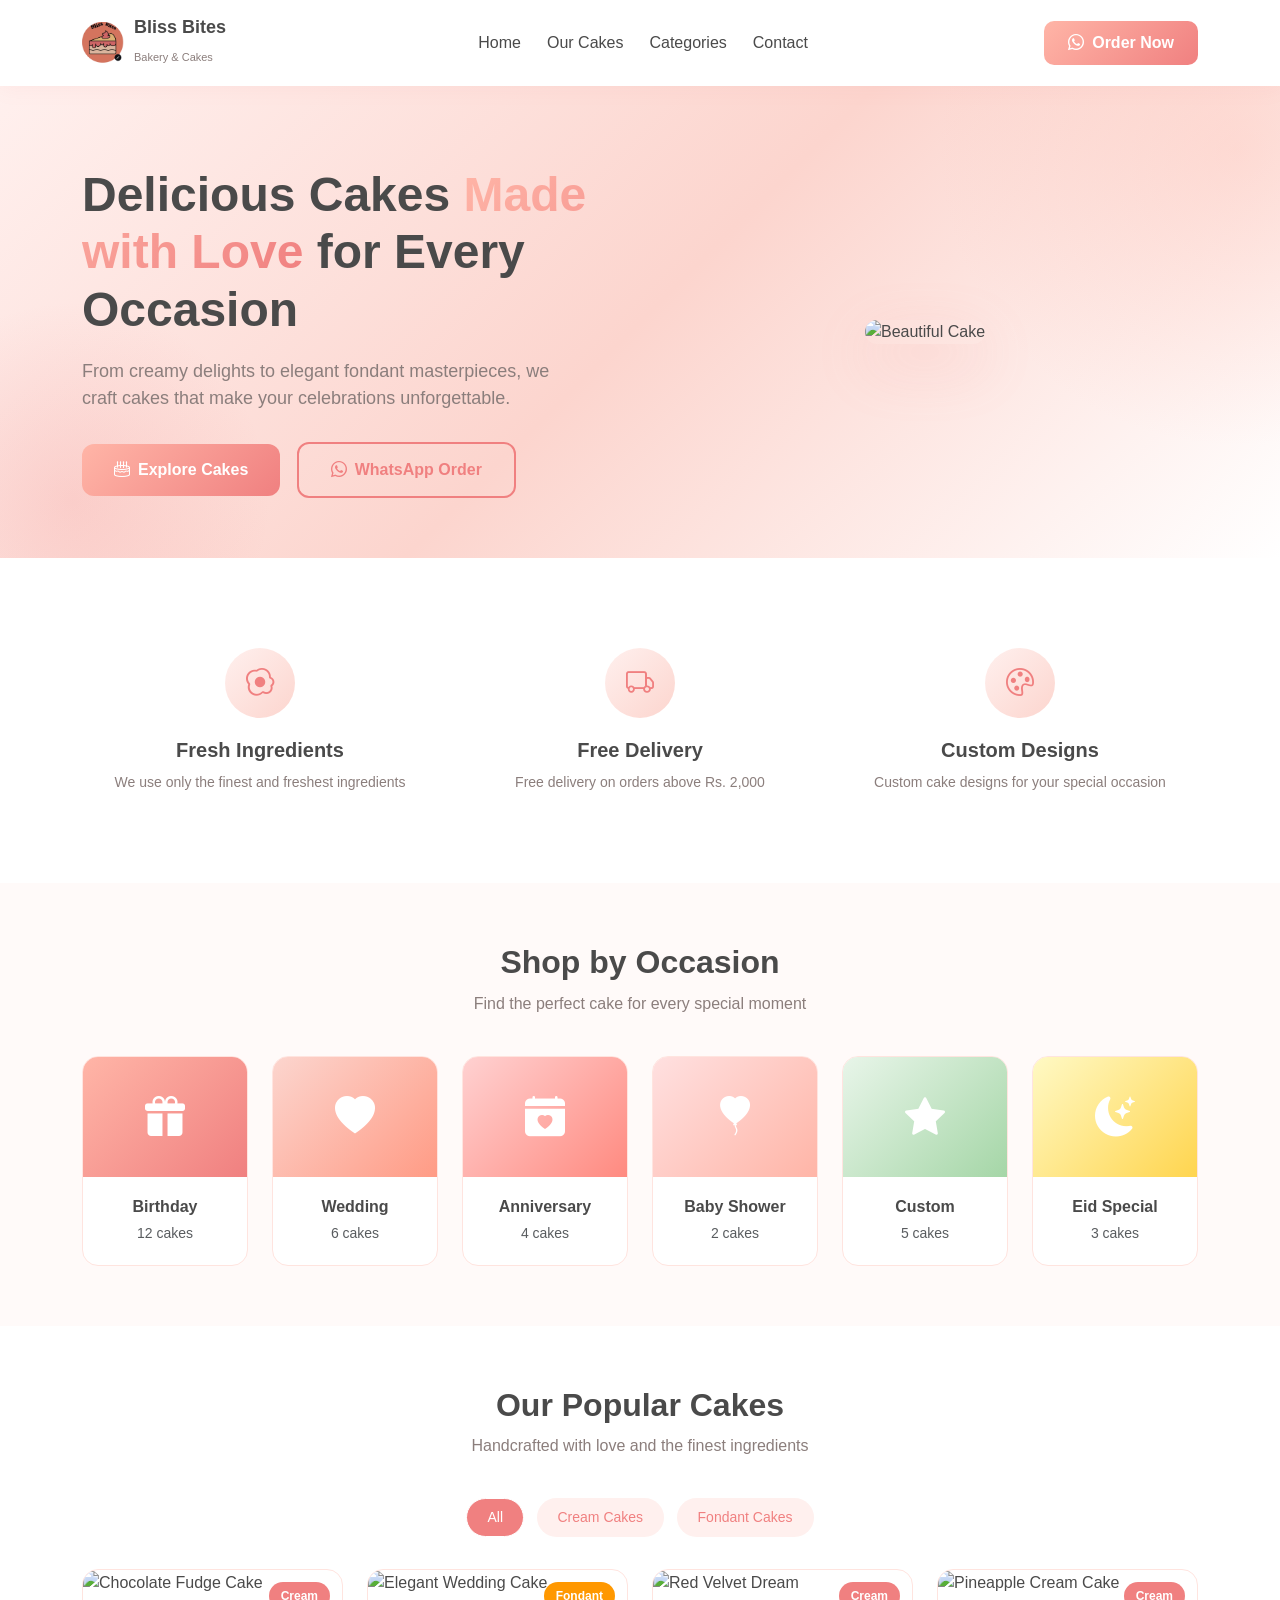
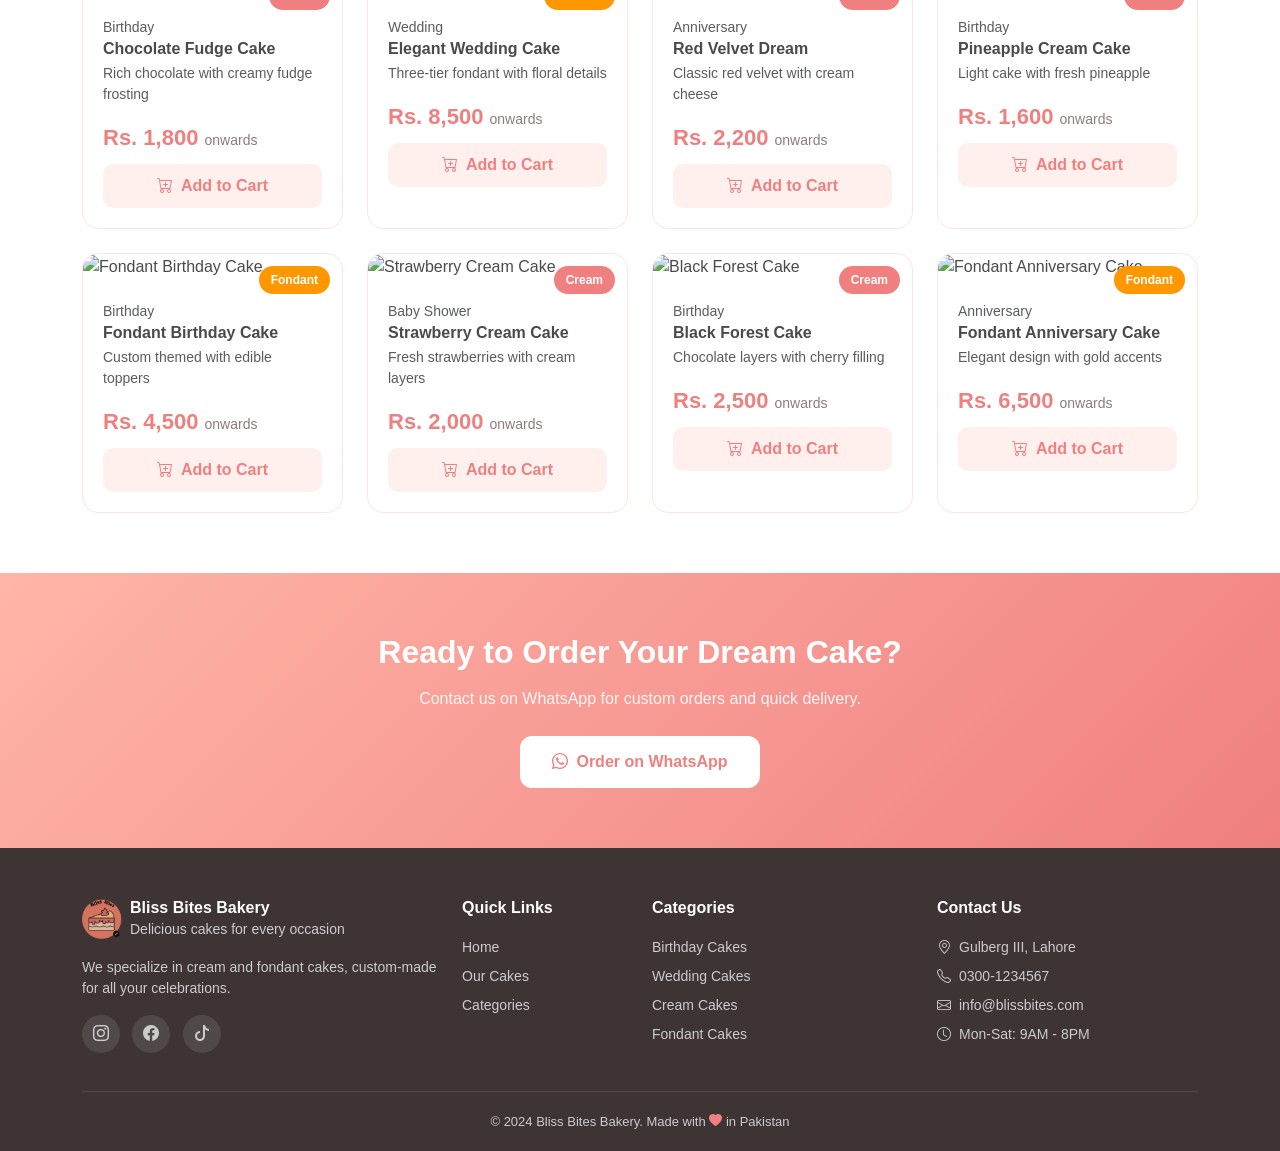
==== index.html @ e2d42d68 "Dashboard UI Complete Stated Front Facing Site index complete" ====
<!doctype html>
<html lang="en">
  <head>
    <meta charset="UTF-8" />
    <meta name="viewport" content="width=device-width, initial-scale=1.0" />
    <title>Bliss Bites Bakery - Delicious Cakes for Every Occasion</title>

    <!-- Bootstrap 5 CSS -->
    <link
      href="https://cdn.jsdelivr.net/npm/bootstrap@5.3.0/dist/css/bootstrap.min.css"
      rel="stylesheet"
    />
    <!-- Bootstrap Icons -->
    <link
      href="https://cdn.jsdelivr.net/npm/bootstrap-icons@1.11.0/font/bootstrap-icons.css"
      rel="stylesheet"
    />
    <!-- Custom CSS -->
    <link rel="stylesheet" href="../assets/css/user.css" />
  </head>
  <body>
    <!-- ============ NAVBAR ============ -->
    <nav class="navbar navbar-expand-lg sticky-top">
      <div class="container">
        <a href="#" class="navbar-brand">
          <div class="logo-icon">
            <img src="../assets/images/logo.webp" alt="Bliss Bites Logo" />
          </div>
          <div class="brand-text">
            <h5>Bliss Bites</h5>
            <small>Bakery & Cakes</small>
          </div>
        </a>

        <button
          class="navbar-toggler border-0"
          type="button"
          data-bs-toggle="collapse"
          data-bs-target="#navbarNav"
        >
          <i
            class="bi bi-list"
            style="font-size: 24px; color: var(--peach-dark)"
          ></i>
        </button>

        <div class="collapse navbar-collapse" id="navbarNav">
          <ul class="navbar-nav mx-auto">
            <li class="nav-item">
              <a class="nav-link active" href="#">Home</a>
            </li>
            <li class="nav-item">
              <a class="nav-link" href="#cakes">Our Cakes</a>
            </li>
            <li class="nav-item">
              <a class="nav-link" href="#categories">Categories</a>
            </li>
            <li class="nav-item">
              <a class="nav-link" href="#contact">Contact</a>
            </li>
          </ul>
          <a href="#" class="btn btn-order">
            <i class="bi bi-whatsapp me-2"></i>Order Now
            <span
              id="cartCount"
              class="badge bg-white text-dark ms-1"
              style="display: none"
              >0</span
            >
          </a>
        </div>
      </div>
    </nav>

    <!-- ============ HERO SECTION ============ -->
    <section class="hero-section">
      <div class="container">
        <div class="row align-items-center">
          <div class="col-lg-6 hero-content">
            <h1>
              Delicious Cakes <span>Made with Love</span> for Every Occasion
            </h1>
            <p>
              From creamy delights to elegant fondant masterpieces, we craft
              cakes that make your celebrations unforgettable.
            </p>
            <div>
              <a href="#cakes" class="btn-hero"
                ><i class="bi bi-cake2 me-2"></i>Explore Cakes</a
              >
              <a href="#" class="btn-outline-hero"
                ><i class="bi bi-whatsapp me-2"></i>WhatsApp Order</a
              >
            </div>
          </div>
          <div class="col-lg-6 hero-image">
            <img
              src="https://images.unsplash.com/photo-1558301211-0d8c8ddee6ec?w=600&h=400&fit=crop"
              alt="Beautiful Cake"
              style="width: 100%; max-width: 500px; border-radius: 20px"
            />
          </div>
        </div>
      </div>
    </section>

    <!-- ============ FEATURES ============ -->
    <section class="features-section">
      <div class="container">
        <div class="row g-4">
          <div class="col-md-4">
            <div class="feature-card">
              <div class="feature-icon"><i class="bi bi-egg-fried"></i></div>
              <h5>Fresh Ingredients</h5>
              <p>We use only the finest and freshest ingredients</p>
            </div>
          </div>
          <div class="col-md-4">
            <div class="feature-card">
              <div class="feature-icon"><i class="bi bi-truck"></i></div>
              <h5>Free Delivery</h5>
              <p>Free delivery on orders above Rs. 2,000</p>
            </div>
          </div>
          <div class="col-md-4">
            <div class="feature-card">
              <div class="feature-icon"><i class="bi bi-palette"></i></div>
              <h5>Custom Designs</h5>
              <p>Custom cake designs for your special occasion</p>
            </div>
          </div>
        </div>
      </div>
    </section>

    <!-- ============ CATEGORIES ============ -->
    <section id="categories" style="padding: 60px 0">
      <div class="container">
        <div class="section-title">
          <h2>Shop by Occasion</h2>
          <p>Find the perfect cake for every special moment</p>
        </div>
        <div class="row g-4" id="categoriesGrid">
          <!-- Categories will be loaded by JS -->
        </div>
      </div>
    </section>

    <!-- ============ CAKES ============ -->
    <section id="cakes" class="cakes-section">
      <div class="container">
        <div class="section-title">
          <h2>Our Popular Cakes</h2>
          <p>Handcrafted with love and the finest ingredients</p>
        </div>

        <div class="text-center mb-4">
          <button
            class="btn btn-sm mx-1 mb-2 filter-btn active"
            style="
              background: var(--peach-dark);
              color: white;
              border-radius: 20px;
              padding: 8px 20px;
            "
            onclick="filterCakes('all', this)"
          >
            All
          </button>
          <button
            class="btn btn-sm mx-1 mb-2 filter-btn"
            style="
              background: var(--peach-pale);
              color: var(--peach-dark);
              border-radius: 20px;
              padding: 8px 20px;
            "
            onclick="filterCakes('cream', this)"
          >
            Cream Cakes
          </button>
          <button
            class="btn btn-sm mx-1 mb-2 filter-btn"
            style="
              background: var(--peach-pale);
              color: var(--peach-dark);
              border-radius: 20px;
              padding: 8px 20px;
            "
            onclick="filterCakes('fondant', this)"
          >
            Fondant Cakes
          </button>
        </div>

        <div class="row g-4" id="cakesContainer">
          <!-- Cakes will be loaded by JS -->
        </div>
      </div>
    </section>

    <!-- ============ CTA ============ -->
    <section class="cta-section">
      <div class="container">
        <h2>Ready to Order Your Dream Cake?</h2>
        <p>Contact us on WhatsApp for custom orders and quick delivery.</p>
        <a href="#" class="btn-cta"
          ><i class="bi bi-whatsapp me-2"></i>Order on WhatsApp</a
        >
      </div>
    </section>

    <!-- ============ FOOTER ============ -->
    <footer class="footer" id="contact">
      <div class="container">
        <div class="row g-4">
          <div class="col-lg-4">
            <div class="d-flex align-items-center gap-2 mb-3">
              <div
                style="
                  width: 40px;
                  height: 40px;
                  border-radius: 10px;
                  overflow: hidden;
                "
              >
                <img
                  src="../assets/images/logo.webp"
                  alt="Logo"
                  style="width: 100%; height: 100%; object-fit: cover"
                />
              </div>
              <div>
                <h6 class="mb-0 text-white">Bliss Bites Bakery</h6>
                <small>Delicious cakes for every occasion</small>
              </div>
            </div>
            <p class="small">
              We specialize in cream and fondant cakes, custom-made for all your
              celebrations.
            </p>
            <div class="social-icons">
              <a href="#"><i class="bi bi-instagram"></i></a>
              <a href="#"><i class="bi bi-facebook"></i></a>
              <a href="#"><i class="bi bi-tiktok"></i></a>
            </div>
          </div>
          <div class="col-lg-2 col-md-4">
            <h6>Quick Links</h6>
            <ul class="list-unstyled small">
              <li class="mb-2"><a href="#">Home</a></li>
              <li class="mb-2"><a href="#cakes">Our Cakes</a></li>
              <li class="mb-2"><a href="#categories">Categories</a></li>
            </ul>
          </div>
          <div class="col-lg-3 col-md-4">
            <h6>Categories</h6>
            <ul class="list-unstyled small">
              <li class="mb-2"><a href="#">Birthday Cakes</a></li>
              <li class="mb-2"><a href="#">Wedding Cakes</a></li>
              <li class="mb-2"><a href="#">Cream Cakes</a></li>
              <li class="mb-2"><a href="#">Fondant Cakes</a></li>
            </ul>
          </div>
          <div class="col-lg-3 col-md-4">
            <h6>Contact Us</h6>
            <ul class="list-unstyled small">
              <li class="mb-2">
                <i class="bi bi-geo-alt me-2"></i>Gulberg III, Lahore
              </li>
              <li class="mb-2">
                <i class="bi bi-telephone me-2"></i>0300-1234567
              </li>
              <li class="mb-2">
                <i class="bi bi-envelope me-2"></i>info@blissbites.com
              </li>
              <li><i class="bi bi-clock me-2"></i>Mon-Sat: 9AM - 8PM</li>
            </ul>
          </div>
        </div>
        <div class="footer-bottom">
          <p class="mb-0">
            &copy; 2024 Bliss Bites Bakery. Made with
            <i class="bi bi-heart-fill" style="color: var(--peach-dark)"></i> in
            Pakistan
          </p>
        </div>
      </div>
    </footer>

    <!-- Bootstrap JS -->
    <script src="https://cdn.jsdelivr.net/npm/bootstrap@5.3.0/dist/js/bootstrap.bundle.min.js"></script>
    <!-- Custom JS -->
    <script src="../assets/js/user.js"></script>
    <script>
      // Static data for cakes and categories
      const staticData = {
        categories: [
          {
            name: "Birthday",
            icon: "bi-gift-fill",
            count: 12,
            gradient: "linear-gradient(135deg, #FFB5A7, #F08080)",
          },
          {
            name: "Wedding",
            icon: "bi-heart-fill",
            count: 6,
            gradient: "linear-gradient(135deg, #FCD5CE, #FF9B85)",
          },
          {
            name: "Anniversary",
            icon: "bi-calendar-heart-fill",
            count: 4,
            gradient: "linear-gradient(135deg, #FFD1D1, #FF8A80)",
          },
          {
            name: "Baby Shower",
            icon: "bi-balloon-heart-fill",
            count: 2,
            gradient: "linear-gradient(135deg, #FFE0E0, #FFB5A7)",
          },
          {
            name: "Custom",
            icon: "bi-star-fill",
            count: 5,
            gradient: "linear-gradient(135deg, #E8F5E9, #A5D6A7)",
          },
          {
            name: "Eid Special",
            icon: "bi-moon-stars-fill",
            count: 3,
            gradient: "linear-gradient(135deg, #FFF9C4, #FFD54F)",
          },
        ],
        cakes: [
          {
            name: "Chocolate Fudge Cake",
            type: "cream",
            category: "Birthday",
            price: 1800,
            image:
              "https://images.unsplash.com/photo-1578985545062-69928b1d9587?w=400&h=300&fit=crop",
            desc: "Rich chocolate with creamy fudge frosting",
          },
          {
            name: "Elegant Wedding Cake",
            type: "fondant",
            category: "Wedding",
            price: 8500,
            image:
              "https://images.unsplash.com/photo-1558301211-0d8c8ddee6ec?w=400&h=300&fit=crop",
            desc: "Three-tier fondant with floral details",
          },
          {
            name: "Red Velvet Dream",
            type: "cream",
            category: "Anniversary",
            price: 2200,
            image:
              "https://images.unsplash.com/photo-1464349095431-e9a21285b5f3?w=400&h=300&fit=crop",
            desc: "Classic red velvet with cream cheese",
          },
          {
            name: "Pineapple Cream Cake",
            type: "cream",
            category: "Birthday",
            price: 1600,
            image:
              "https://images.unsplash.com/photo-1562440499-64c9a111f713?w=400&h=300&fit=crop",
            desc: "Light cake with fresh pineapple",
          },
          {
            name: "Fondant Birthday Cake",
            type: "fondant",
            category: "Birthday",
            price: 4500,
            image:
              "https://images.unsplash.com/photo-1621303837174-89787a7d4729?w=400&h=300&fit=crop",
            desc: "Custom themed with edible toppers",
          },
          {
            name: "Strawberry Cream Cake",
            type: "cream",
            category: "Baby Shower",
            price: 2000,
            image:
              "https://images.unsplash.com/photo-1535141192574-5d4897c12636?w=400&h=300&fit=crop",
            desc: "Fresh strawberries with cream layers",
          },
          {
            name: "Black Forest Cake",
            type: "cream",
            category: "Birthday",
            price: 2500,
            image:
              "https://images.unsplash.com/photo-1606890737304-57a1ca8a5b62?w=400&h=300&fit=crop",
            desc: "Chocolate layers with cherry filling",
          },
          {
            name: "Fondant Anniversary Cake",
            type: "fondant",
            category: "Anniversary",
            price: 6500,
            image:
              "https://images.unsplash.com/photo-1562777717-dc6984f65a63?w=400&h=300&fit=crop",
            desc: "Elegant design with gold accents",
          },
        ],
      };

      // Render categories
      function renderCategories() {
        const grid = document.getElementById("categoriesGrid");
        grid.innerHTML = staticData.categories
          .map(
            (cat) => `
                <div class="col-6 col-md-4 col-lg-2">
                    <div class="category-card">
                        <div class="cat-icon" style="background: ${cat.gradient};">
                            <i class="bi ${cat.icon}"></i>
                        </div>
                        <div class="card-body">
                            <h6>${cat.name}</h6>
                            <small class="text-muted">${cat.count} cakes</small>
                        </div>
                    </div>
                </div>
            `,
          )
          .join("");
      }

      // Render cakes
      function renderCakes() {
        const container = document.getElementById("cakesContainer");
        container.innerHTML = staticData.cakes
          .map(
            (cake) => `
                <div class="col-lg-3 col-md-6 cake-item" data-type="${cake.type}">
                    <div class="cake-card">
                        <div class="position-relative">
                            <img src="${cake.image}" class="cake-img" alt="${cake.name}">
                            <span class="cake-badge ${cake.type}">${cake.type.charAt(0).toUpperCase() + cake.type.slice(1)}</span>
                        </div>
                        <div class="card-body">
                            <small class="text-muted">${cake.category}</small>
                            <h6>${cake.name}</h6>
                            <p class="small text-muted">${cake.desc}</p>
                            <div class="price">Rs. ${cake.price.toLocaleString()} <small>onwards</small></div>
                            <button class="btn-cart" onclick="addToCart('${cake.name}', ${cake.price})">
                                <i class="bi bi-cart-plus me-2"></i>Add to Cart
                            </button>
                        </div>
                    </div>
                </div>
            `,
          )
          .join("");
      }

      // Initialize
      document.addEventListener("DOMContentLoaded", () => {
        renderCategories();
        renderCakes();
        updateCartCount();
      });
    </script>
  </body>
</html>
---- assets/css/user.css ----
:root {
  --peach-primary: #ffb5a7;
  --peach-dark: #f08080;
  --peach-light: #fcd5ce;
  --peach-pale: #fff0ee;
  --peach-accent: #ff9b85;
  --text-dark: #4a4a4a;
  --text-muted: #8b7e7c;
  --white: #ffffff;
  --border-color: #ffe4df;
}

* {
  margin: 0;
  padding: 0;
  box-sizing: border-box;
}

body {
  font-family: "Segoe UI", Tahoma, Geneva, Verdana, sans-serif;
  color: var(--text-dark);
  background: #fffaf9;
}

/* ============ NAVBAR ============ */
.navbar {
  background: var(--white);
  box-shadow: 0 2px 20px rgba(240, 128, 128, 0.08);
  padding: 12px 0;
}

.navbar-brand {
  display: flex;
  align-items: center;
  gap: 10px;
  text-decoration: none;
}

.navbar-brand .logo-icon {
  width: 42px;
  height: 42px;
  border-radius: 12px;
  display: flex;
  align-items: center;
  justify-content: center;
  overflow: hidden;
}

.navbar-brand .logo-icon img {
  width: 100%;
  height: 100%;
  object-fit: cover;
}

.navbar-brand .brand-text h5 {
  font-size: 18px;
  font-weight: 700;
  color: var(--text-dark);
  margin: 0;
  line-height: 1.2;
}

.navbar-brand .brand-text small {
  font-size: 11px;
  color: var(--text-muted);
}

.nav-link {
  color: var(--text-dark) !important;
  font-weight: 500;
  margin: 0 5px;
  transition: color 0.3s;
}

.nav-link:hover {
  color: var(--peach-dark) !important;
}

.btn-order {
  background: linear-gradient(135deg, var(--peach-primary), var(--peach-dark));
  color: var(--white) !important;
  border-radius: 10px;
  padding: 10px 24px;
  font-weight: 600;
  border: none;
  transition: all 0.3s;
}

.btn-order:hover {
  transform: translateY(-2px);
  box-shadow: 0 5px 15px rgba(240, 128, 128, 0.3);
}

/* ============ HERO SECTION ============ */
.hero-section {
  background: linear-gradient(
    135deg,
    var(--peach-pale) 0%,
    var(--peach-light) 50%,
    var(--white) 100%
  );
  padding: 80px 0 60px;
  position: relative;
  overflow: hidden;
}

.hero-section::before {
  content: "";
  position: absolute;
  top: -50%;
  right: -20%;
  width: 600px;
  height: 600px;
  background: radial-gradient(
    circle,
    rgba(255, 181, 167, 0.3) 0%,
    transparent 70%
  );
  border-radius: 50%;
}

.hero-section::after {
  content: "";
  position: absolute;
  bottom: -30%;
  left: -10%;
  width: 400px;
  height: 400px;
  background: radial-gradient(
    circle,
    rgba(240, 128, 128, 0.2) 0%,
    transparent 70%
  );
  border-radius: 50%;
}

.hero-content {
  position: relative;
  z-index: 1;
}

.hero-content h1 {
  font-size: 48px;
  font-weight: 800;
  color: var(--text-dark);
  line-height: 1.2;
  margin-bottom: 20px;
}

.hero-content h1 span {
  background: linear-gradient(135deg, var(--peach-primary), var(--peach-dark));
  -webkit-background-clip: text;
  -webkit-text-fill-color: transparent;
  background-clip: text;
}

.hero-content p {
  font-size: 18px;
  color: var(--text-muted);
  margin-bottom: 30px;
  max-width: 500px;
}

.hero-image {
  position: relative;
  z-index: 1;
  text-align: center;
}

.hero-image img {
  max-width: 100%;
  border-radius: 20px;
  box-shadow: 0 20px 60px rgba(240, 128, 128, 0.2);
}

.btn-hero {
  background: linear-gradient(135deg, var(--peach-primary), var(--peach-dark));
  color: var(--white);
  border-radius: 12px;
  padding: 14px 32px;
  font-size: 16px;
  font-weight: 600;
  border: none;
  transition: all 0.3s;
  text-decoration: none;
  display: inline-block;
}

.btn-hero:hover {
  transform: translateY(-2px);
  box-shadow: 0 8px 25px rgba(240, 128, 128, 0.4);
  color: var(--white);
}

.btn-outline-hero {
  background: transparent;
  color: var(--peach-dark);
  border: 2px solid var(--peach-dark);
  border-radius: 12px;
  padding: 14px 32px;
  font-size: 16px;
  font-weight: 600;
  transition: all 0.3s;
  text-decoration: none;
  display: inline-block;
  margin-left: 12px;
}

.btn-outline-hero:hover {
  background: var(--peach-dark);
  color: var(--white);
}

/* ============ FEATURES SECTION ============ */
.features-section {
  padding: 60px 0;
  background: var(--white);
}

.feature-card {
  text-align: center;
  padding: 30px 20px;
  border-radius: 16px;
  transition: all 0.3s;
}

.feature-card:hover {
  background: var(--peach-pale);
  transform: translateY(-5px);
}

.feature-icon {
  width: 70px;
  height: 70px;
  background: linear-gradient(135deg, var(--peach-pale), var(--peach-light));
  border-radius: 50%;
  display: inline-flex;
  align-items: center;
  justify-content: center;
  font-size: 28px;
  color: var(--peach-dark);
  margin-bottom: 20px;
}

.feature-card h5 {
  font-weight: 700;
  margin-bottom: 10px;
}

.feature-card p {
  color: var(--text-muted);
  font-size: 14px;
  margin: 0;
}

/* ============ SECTION TITLES ============ */
.section-title {
  text-align: center;
  margin-bottom: 40px;
}

.section-title h2 {
  font-weight: 800;
  color: var(--text-dark);
  margin-bottom: 10px;
}

.section-title p {
  color: var(--text-muted);
  max-width: 500px;
  margin: 0 auto;
}

/* ============ CATEGORIES ============ */
.category-card {
  border-radius: 16px;
  overflow: hidden;
  cursor: pointer;
  transition: all 0.3s;
  border: 1px solid var(--border-color);
  background: var(--white);
  height: 100%;
}

.category-card:hover {
  transform: translateY(-5px);
  box-shadow: 0 10px 30px rgba(240, 128, 128, 0.15);
}

.category-card .cat-icon {
  height: 120px;
  display: flex;
  align-items: center;
  justify-content: center;
  font-size: 40px;
  color: var(--white);
}

.category-card .card-body {
  text-align: center;
  padding: 20px;
}

.category-card .card-body h6 {
  font-weight: 700;
  margin-bottom: 5px;
}

/* ============ CAKES SECTION ============ */
.cakes-section {
  padding: 60px 0;
  background: var(--white);
}

.cake-card {
  border-radius: 16px;
  overflow: hidden;
  border: 1px solid var(--border-color);
  background: var(--white);
  transition: all 0.3s;
  height: 100%;
}

.cake-card:hover {
  transform: translateY(-5px);
  box-shadow: 0 10px 30px rgba(240, 128, 128, 0.15);
}

.cake-card .cake-img {
  height: 220px;
  object-fit: cover;
  width: 100%;
}

.cake-card .cake-badge {
  position: absolute;
  top: 12px;
  right: 12px;
  padding: 5px 12px;
  border-radius: 20px;
  font-size: 12px;
  font-weight: 600;
  color: white;
}

.cake-badge.cream {
  background: var(--peach-dark);
}

.cake-badge.fondant {
  background: #ff9800;
}

.cake-card .card-body {
  padding: 20px;
}

.cake-card .card-body h6 {
  font-weight: 700;
  margin-bottom: 5px;
}

.cake-card .price {
  font-size: 22px;
  font-weight: 700;
  color: var(--peach-dark);
  margin: 10px 0;
}

.cake-card .price small {
  font-size: 14px;
  font-weight: 400;
  color: var(--text-muted);
}

.cake-card .btn-cart {
  width: 100%;
  background: var(--peach-pale);
  color: var(--peach-dark);
  border: none;
  border-radius: 10px;
  padding: 10px;
  font-weight: 600;
  transition: all 0.3s;
}

.cake-card .btn-cart:hover {
  background: var(--peach-dark);
  color: var(--white);
}

/* ============ CTA SECTION ============ */
.cta-section {
  background: linear-gradient(135deg, var(--peach-primary), var(--peach-dark));
  padding: 60px 0;
  text-align: center;
  color: var(--white);
}

.cta-section h2 {
  font-weight: 800;
  margin-bottom: 15px;
}

.cta-section p {
  opacity: 0.9;
  margin-bottom: 25px;
  max-width: 500px;
  margin-left: auto;
  margin-right: auto;
}

.btn-cta {
  background: var(--white);
  color: var(--peach-dark);
  border-radius: 12px;
  padding: 14px 32px;
  font-size: 16px;
  font-weight: 700;
  border: none;
  transition: all 0.3s;
  text-decoration: none;
  display: inline-block;
}

.btn-cta:hover {
  transform: translateY(-2px);
  box-shadow: 0 8px 25px rgba(0, 0, 0, 0.2);
  color: var(--peach-dark);
}

/* ============ FOOTER ============ */
.footer {
  background: #3d3433;
  color: #ccc;
  padding: 50px 0 20px;
}

.footer h6 {
  color: var(--white);
  font-weight: 700;
  margin-bottom: 20px;
}

.footer a {
  color: #ccc;
  text-decoration: none;
  transition: color 0.3s;
}

.footer a:hover {
  color: var(--peach-primary);
}

.footer .social-icons a {
  display: inline-flex;
  align-items: center;
  justify-content: center;
  width: 38px;
  height: 38px;
  background: rgba(255, 255, 255, 0.1);
  border-radius: 50%;
  margin-right: 8px;
  font-size: 16px;
}

.footer .social-icons a:hover {
  background: var(--peach-dark);
  color: var(--white);
}

.footer-bottom {
  border-top: 1px solid rgba(255, 255, 255, 0.1);
  padding-top: 20px;
  margin-top: 30px;
  text-align: center;
  font-size: 13px;
}

/* ============ RESPONSIVE ============ */
@media (max-width: 991px) {
  .hero-content h1 {
    font-size: 36px;
  }

  .hero-image {
    margin-top: 40px;
  }

  .hero-section {
    padding: 50px 0 40px;
  }
}

@media (max-width: 576px) {
  .hero-content h1 {
    font-size: 28px;
  }

  .hero-content p {
    font-size: 15px;
  }

  .btn-hero,
  .btn-outline-hero {
    display: block;
    margin: 10px 0;
    text-align: center;
  }

  .btn-outline-hero {
    margin-left: 0;
  }

  .cake-card .cake-img {
    height: 180px;
  }
}
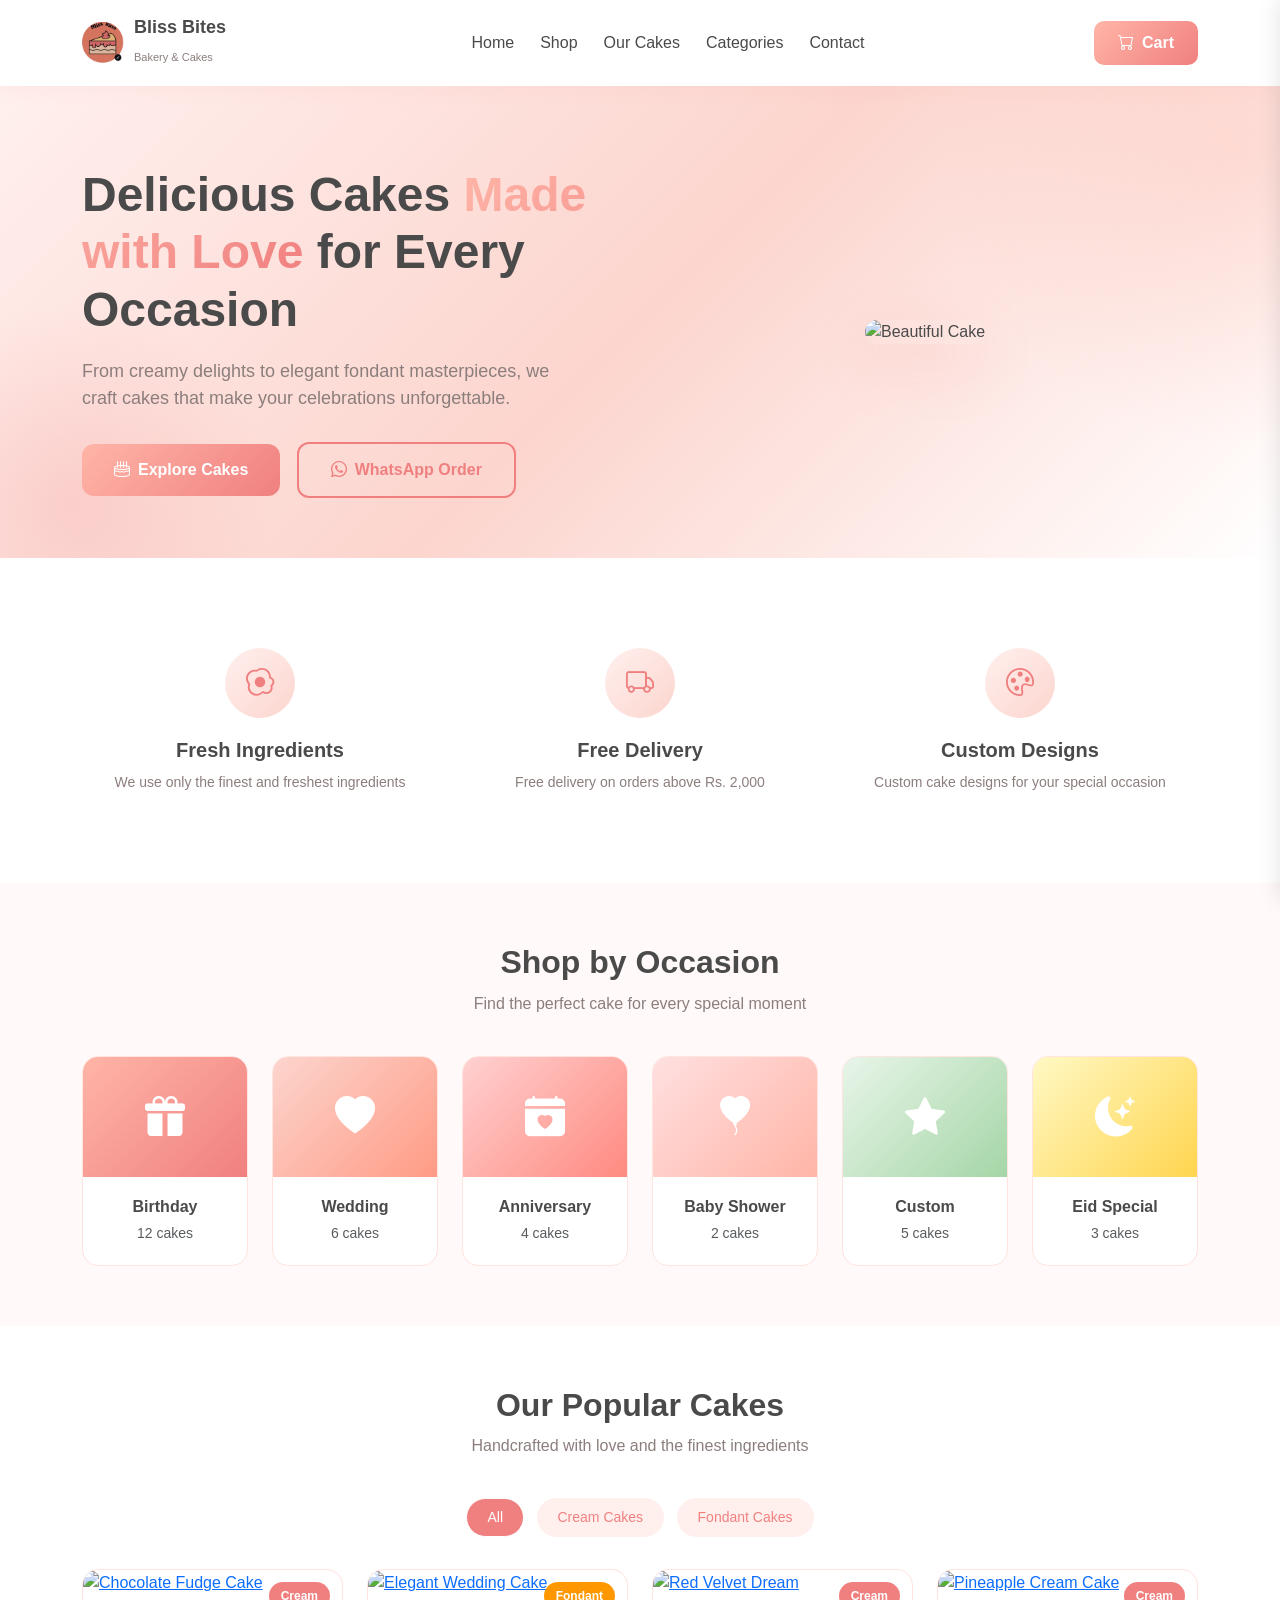
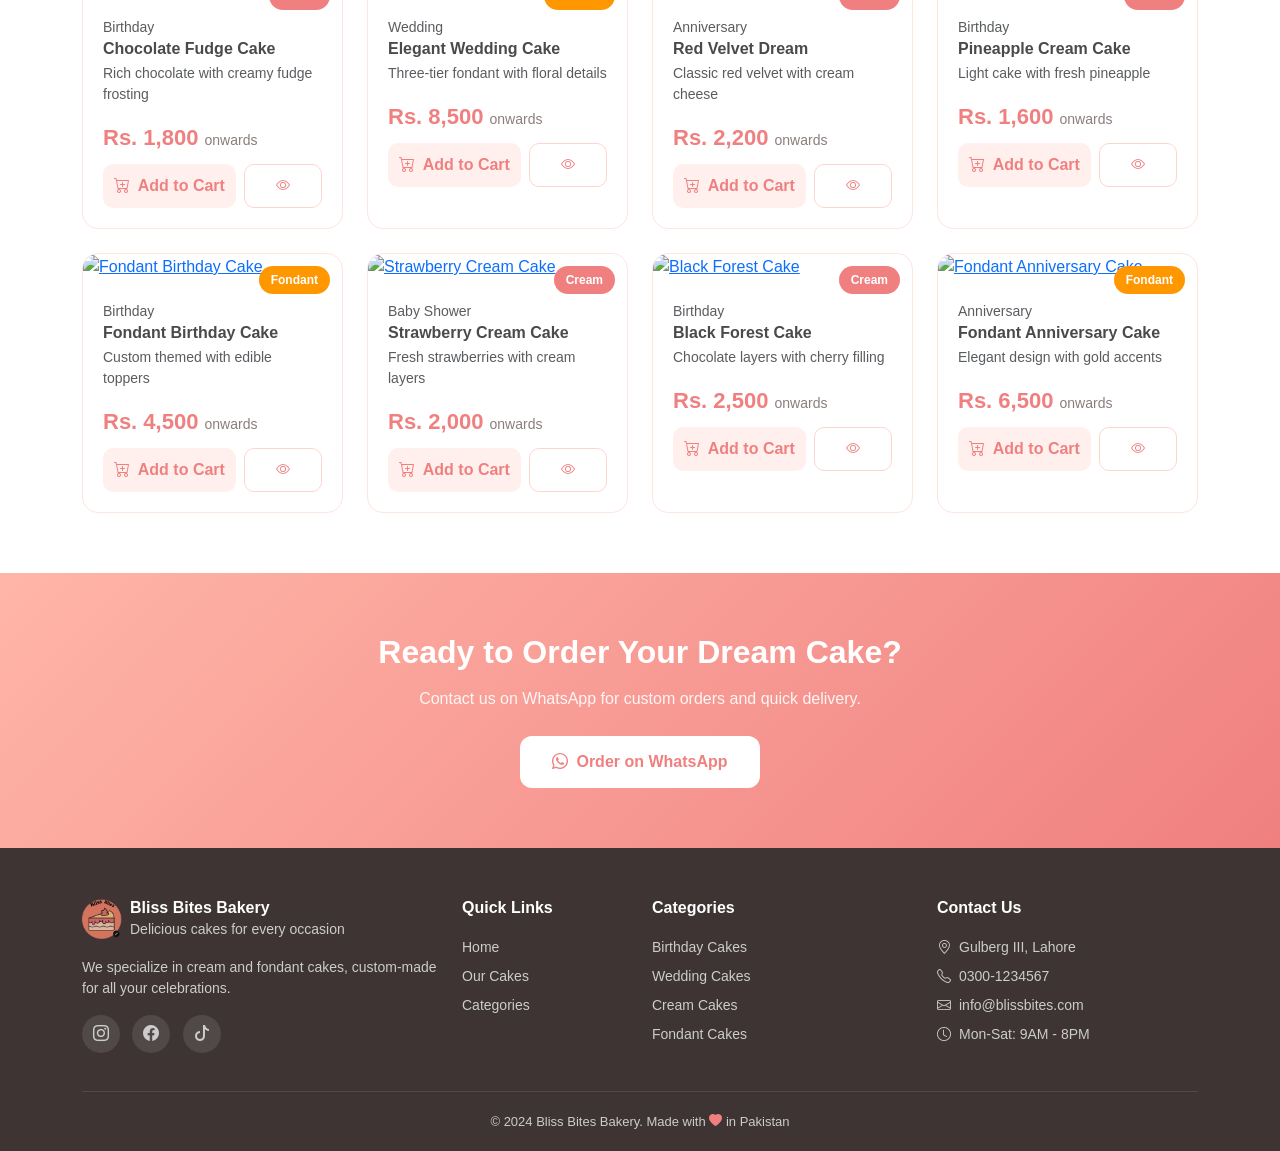
==== commit f8c72aa2: "Front Facing pages are completed" ====
--- a/index.html
+++ b/index.html
@@ -16,7 +16,9 @@
       rel="stylesheet"
     />
     <!-- Custom CSS -->
-    <link rel="stylesheet" href="../assets/css/user.css" />
+    <link rel="stylesheet" href="assets/css/user.css" />
+
+    <link rel="icon" href="assets/images/logo.webp" type="image/webp" />
   </head>
   <body>
     <!-- ============ NAVBAR ============ -->
@@ -24,7 +26,7 @@
       <div class="container">
         <a href="#" class="navbar-brand">
           <div class="logo-icon">
-            <img src="../assets/images/logo.webp" alt="Bliss Bites Logo" />
+            <img src="assets/images/logo.webp" alt="Bliss Bites Logo" />
           </div>
           <div class="brand-text">
             <h5>Bliss Bites</h5>
@@ -50,6 +52,9 @@
               <a class="nav-link active" href="#">Home</a>
             </li>
             <li class="nav-item">
+              <a class="nav-link active" href="shop.html">Shop</a>
+            </li>
+            <li class="nav-item">
               <a class="nav-link" href="#cakes">Our Cakes</a>
             </li>
             <li class="nav-item">
@@ -59,8 +64,15 @@
               <a class="nav-link" href="#contact">Contact</a>
             </li>
           </ul>
-          <a href="#" class="btn btn-order">
-            <i class="bi bi-whatsapp me-2"></i>Order Now
+          <a
+            href="#"
+            class="btn btn-order"
+            onclick="
+              openCartSidebar();
+              return false;
+            "
+          >
+            <i class="bi bi-cart me-2"></i>Cart
             <span
               id="cartCount"
               class="badge bg-white text-dark ms-1"
@@ -288,10 +300,43 @@
       </div>
     </footer>
 
+    <!-- ============ CART SIDEBAR OVERLAY ============ -->
+    <div
+      class="cart-overlay"
+      id="cartOverlay"
+      onclick="closeCartSidebar()"
+    ></div>
+
+    <div class="cart-sidebar" id="cartSidebar">
+      <div class="cart-sidebar-header">
+        <h5><i class="bi bi-cart me-2"></i>Your Cart</h5>
+        <button class="cart-close-btn" onclick="closeCartSidebar()">
+          <i class="bi bi-x-lg"></i>
+        </button>
+      </div>
+
+      <div class="cart-sidebar-body" id="cartSidebarBody">
+        <!-- Cart items rendered by JS -->
+      </div>
+
+      <div class="cart-sidebar-footer">
+        <div class="cart-sidebar-subtotal">
+          <span>Subtotal:</span>
+          <span class="amount" id="cartSidebarSubtotal">Rs. 0</span>
+        </div>
+        <a href="checkout.html" class="btn-checkout">
+          <i class="bi bi-bag-check me-2"></i>Proceed to Checkout
+        </a>
+        <button class="btn-continue" onclick="closeCartSidebar()">
+          Continue Shopping
+        </button>
+      </div>
+    </div>
+
     <!-- Bootstrap JS -->
     <script src="https://cdn.jsdelivr.net/npm/bootstrap@5.3.0/dist/js/bootstrap.bundle.min.js"></script>
     <!-- Custom JS -->
-    <script src="../assets/js/user.js"></script>
+    <script src="assets/js/user.js"></script>
     <script>
       // Static data for cakes and categories
       const staticData = {
@@ -431,30 +476,44 @@
           .join("");
       }
 
-      // Render cakes
+      // Render cakes - Update this function in index.html
       function renderCakes() {
         const container = document.getElementById("cakesContainer");
         container.innerHTML = staticData.cakes
           .map(
             (cake) => `
-                <div class="col-lg-3 col-md-6 cake-item" data-type="${cake.type}">
-                    <div class="cake-card">
-                        <div class="position-relative">
-                            <img src="${cake.image}" class="cake-img" alt="${cake.name}">
-                            <span class="cake-badge ${cake.type}">${cake.type.charAt(0).toUpperCase() + cake.type.slice(1)}</span>
-                        </div>
-                        <div class="card-body">
-                            <small class="text-muted">${cake.category}</small>
-                            <h6>${cake.name}</h6>
-                            <p class="small text-muted">${cake.desc}</p>
-                            <div class="price">Rs. ${cake.price.toLocaleString()} <small>onwards</small></div>
-                            <button class="btn-cart" onclick="addToCart('${cake.name}', ${cake.price})">
-                                <i class="bi bi-cart-plus me-2"></i>Add to Cart
-                            </button>
-                        </div>
+        <div class="col-lg-3 col-md-6 cake-item" data-type="${cake.type}">
+            <div class="cake-card">
+                <div class="position-relative">
+                    <a href="cake-details.html?cake=${encodeURIComponent(cake.name)}">
+                        <img src="${cake.image}" class="cake-img" alt="${cake.name}">
+                    </a>
+                    <span class="cake-badge ${cake.type}">${cake.type.charAt(0).toUpperCase() + cake.type.slice(1)}</span>
+                </div>
+                <div class="card-body">
+                    <small class="text-muted">${cake.category}</small>
+                    <h6>
+                        <a href="cake-details.html?cake=${encodeURIComponent(cake.name)}" 
+                           style="color: var(--text-dark); text-decoration: none;">
+                            ${cake.name}
+                        </a>
+                    </h6>
+                    <p class="small text-muted">${cake.desc}</p>
+                    <div class="price">Rs. ${cake.price.toLocaleString()} <small>onwards</small></div>
+                    <div class="d-flex gap-2">
+                        <button class="btn-cart" onclick="event.preventDefault(); addToCart('${cake.name}', ${cake.price})" style="flex: 2;">
+                            <i class="bi bi-cart-plus me-2"></i>Add to Cart
+                        </button>
+                        <a href="cake-details.html?cake=${encodeURIComponent(cake.name)}" 
+                           class="btn btn-sm" 
+                           style="flex: 1; background: var(--white); color: var(--peach-dark); border: 1px solid var(--peach-light); border-radius: 10px; padding: 10px; font-weight: 600; text-decoration: none; text-align: center;">
+                            <i class="bi bi-eye"></i>
+                        </a>
                     </div>
                 </div>
-            `,
+            </div>
+        </div>
+    `,
           )
           .join("");
       }
--- a/assets/css/user.css
+++ b/assets/css/user.css
@@ -516,3 +516,891 @@
     height: 180px;
   }
 }
+
+/* Additional styles for cake details page */
+.breadcrumb-section {
+  background: var(--peach-pale);
+  padding: 20px 0;
+  margin-bottom: 40px;
+}
+
+.breadcrumb {
+  margin: 0;
+  font-size: 14px;
+}
+
+.breadcrumb a {
+  color: var(--peach-dark);
+  text-decoration: none;
+}
+
+.breadcrumb .active {
+  color: var(--text-muted);
+}
+
+.cake-image-container {
+  position: relative;
+  border-radius: 16px;
+  overflow: hidden;
+  border: 1px solid var(--border-color);
+  background: var(--white);
+}
+
+.cake-image-container img {
+  width: 100%;
+  height: 400px;
+  object-fit: cover;
+}
+
+.cake-badge-lg {
+  position: absolute;
+  top: 15px;
+  right: 15px;
+  padding: 8px 16px;
+  border-radius: 20px;
+  font-size: 14px;
+  font-weight: 600;
+  color: white;
+}
+
+.cake-details-content h2 {
+  font-weight: 800;
+  color: var(--text-dark);
+  margin-bottom: 5px;
+}
+
+.rating-stars {
+  color: #ffc107;
+  font-size: 16px;
+}
+
+.rating-text {
+  color: var(--text-muted);
+  font-size: 14px;
+}
+
+.price-display {
+  background: var(--peach-pale);
+  border-radius: 12px;
+  padding: 20px;
+  margin: 20px 0;
+}
+
+.price-display .current-price {
+  font-size: 36px;
+  font-weight: 800;
+  color: var(--peach-dark);
+}
+
+.weight-selector {
+  display: flex;
+  gap: 10px;
+  flex-wrap: wrap;
+  margin: 20px 0;
+}
+
+.weight-option {
+  border: 2px solid var(--border-color);
+  border-radius: 12px;
+  padding: 15px;
+  cursor: pointer;
+  transition: all 0.3s;
+  flex: 1;
+  min-width: 100px;
+  text-align: center;
+  background: var(--white);
+}
+
+.weight-option:hover {
+  border-color: var(--peach-primary);
+}
+
+.weight-option.selected {
+  border-color: var(--peach-dark);
+  background: var(--peach-pale);
+}
+
+.weight-option .weight-label {
+  font-weight: 600;
+  font-size: 14px;
+}
+
+.weight-option .weight-price {
+  color: var(--peach-dark);
+  font-weight: 700;
+  font-size: 16px;
+  margin-top: 5px;
+}
+
+.quantity-selector {
+  display: flex;
+  align-items: center;
+  gap: 15px;
+  margin: 20px 0;
+}
+
+.quantity-btn {
+  width: 40px;
+  height: 40px;
+  border-radius: 10px;
+  border: 2px solid var(--peach-light);
+  background: var(--white);
+  color: var(--peach-dark);
+  font-size: 18px;
+  cursor: pointer;
+  transition: all 0.3s;
+  display: flex;
+  align-items: center;
+  justify-content: center;
+}
+
+.quantity-btn:hover {
+  background: var(--peach-pale);
+}
+
+.quantity-input {
+  width: 60px;
+  text-align: center;
+  font-size: 20px;
+  font-weight: 700;
+  border: 2px solid var(--peach-light);
+  border-radius: 10px;
+  padding: 5px;
+}
+
+.info-list {
+  list-style: none;
+  padding: 0;
+  margin: 20px 0;
+}
+
+.info-list li {
+  padding: 10px 0;
+  border-bottom: 1px solid var(--border-color);
+  font-size: 14px;
+}
+
+.info-list li:last-child {
+  border-bottom: none;
+}
+
+.info-list li i {
+  width: 25px;
+  color: var(--peach-dark);
+}
+
+.btn-add-to-cart {
+  background: linear-gradient(135deg, var(--peach-primary), var(--peach-dark));
+  color: var(--white);
+  border: none;
+  border-radius: 12px;
+  padding: 14px 30px;
+  font-size: 16px;
+  font-weight: 600;
+  width: 100%;
+  transition: all 0.3s;
+}
+
+.btn-add-to-cart:hover {
+  transform: translateY(-2px);
+  box-shadow: 0 8px 25px rgba(240, 128, 128, 0.4);
+}
+
+.btn-whatsapp-order {
+  background: #25d366;
+  color: var(--white);
+  border: none;
+  border-radius: 12px;
+  padding: 14px 30px;
+  font-size: 16px;
+  font-weight: 600;
+  width: 100%;
+  transition: all 0.3s;
+  margin-top: 10px;
+}
+
+.btn-whatsapp-order:hover {
+  background: #1da851;
+  transform: translateY(-2px);
+  box-shadow: 0 8px 25px rgba(37, 211, 102, 0.4);
+}
+
+.section-divider {
+  border-top: 2px solid var(--border-color);
+  margin: 40px 0;
+}
+
+.related-cake-card {
+  border-radius: 16px;
+  overflow: hidden;
+  border: 1px solid var(--border-color);
+  transition: all 0.3s;
+  background: var(--white);
+}
+
+.related-cake-card:hover {
+  transform: translateY(-5px);
+  box-shadow: 0 10px 30px rgba(240, 128, 128, 0.15);
+}
+
+.related-cake-card img {
+  height: 180px;
+  object-fit: cover;
+  width: 100%;
+}
+
+.related-cake-card .card-body {
+  padding: 15px;
+}
+
+@media (max-width: 768px) {
+  .cake-image-container img {
+    height: 300px;
+  }
+
+  .price-display .current-price {
+    font-size: 28px;
+  }
+
+  .weight-option {
+    min-width: calc(50% - 10px);
+  }
+}
+
+.checkout-header {
+  background: var(--peach-pale);
+  padding: 30px 0;
+  margin-bottom: 40px;
+  text-align: center;
+}
+
+.checkout-header h2 {
+  font-weight: 800;
+  color: var(--text-dark);
+  margin-bottom: 5px;
+}
+
+.checkout-header p {
+  color: var(--text-muted);
+  margin: 0;
+}
+
+.checkout-steps {
+  display: flex;
+  justify-content: center;
+  gap: 20px;
+  margin-top: 15px;
+}
+
+.step {
+  display: flex;
+  align-items: center;
+  gap: 8px;
+  font-size: 14px;
+  color: var(--text-muted);
+}
+
+.step.active {
+  color: var(--peach-dark);
+  font-weight: 600;
+}
+
+.step .step-number {
+  width: 30px;
+  height: 30px;
+  border-radius: 50%;
+  background: var(--peach-light);
+  display: flex;
+  align-items: center;
+  justify-content: center;
+  font-weight: 700;
+  font-size: 14px;
+}
+
+.step.active .step-number {
+  background: var(--peach-dark);
+  color: white;
+}
+
+.form-card {
+  background: var(--white);
+  border-radius: 16px;
+  border: 1px solid var(--border-color);
+  padding: 25px;
+  margin-bottom: 20px;
+}
+
+.form-card h5 {
+  font-weight: 700;
+  margin-bottom: 20px;
+  color: var(--text-dark);
+}
+
+.form-card h5 i {
+  color: var(--peach-dark);
+  margin-right: 8px;
+}
+
+.form-label {
+  font-weight: 600;
+  font-size: 14px;
+  color: var(--text-dark);
+}
+
+.form-control,
+.form-select {
+  border: 2px solid var(--peach-light);
+  border-radius: 10px;
+  padding: 10px 15px;
+  transition: all 0.3s;
+}
+
+.form-control:focus,
+.form-select:focus {
+  border-color: var(--peach-primary);
+  box-shadow: 0 0 0 0.2rem rgba(255, 181, 167, 0.25);
+}
+
+.cart-item {
+  display: flex;
+  align-items: center;
+  gap: 15px;
+  padding: 15px 0;
+  border-bottom: 1px solid var(--border-color);
+}
+
+.cart-item:last-child {
+  border-bottom: none;
+}
+
+.cart-item-img {
+  width: 60px;
+  height: 60px;
+  border-radius: 10px;
+  object-fit: cover;
+}
+
+.cart-item-details {
+  flex: 1;
+}
+
+.cart-item-details h6 {
+  font-weight: 600;
+  margin-bottom: 3px;
+}
+
+.cart-item-details small {
+  color: var(--text-muted);
+}
+
+.cart-item-price {
+  font-weight: 700;
+  color: var(--peach-dark);
+}
+
+.cart-item-remove {
+  background: none;
+  border: none;
+  color: #e53e3e;
+  cursor: pointer;
+  font-size: 18px;
+  padding: 5px;
+}
+
+.summary-row {
+  display: flex;
+  justify-content: space-between;
+  padding: 10px 0;
+  font-size: 14px;
+}
+
+.summary-row.total {
+  border-top: 2px solid var(--border-color);
+  margin-top: 10px;
+  padding-top: 15px;
+  font-size: 18px;
+  font-weight: 700;
+}
+
+.summary-row.total .amount {
+  color: var(--peach-dark);
+  font-size: 22px;
+}
+
+.btn-place-order {
+  background: linear-gradient(135deg, var(--peach-primary), var(--peach-dark));
+  color: var(--white);
+  border: none;
+  border-radius: 12px;
+  padding: 15px;
+  font-size: 16px;
+  font-weight: 600;
+  width: 100%;
+  transition: all 0.3s;
+  margin-top: 20px;
+}
+
+.btn-place-order:hover {
+  transform: translateY(-2px);
+  box-shadow: 0 8px 25px rgba(240, 128, 128, 0.4);
+}
+
+.empty-cart {
+  text-align: center;
+  padding: 60px 20px;
+  color: var(--text-muted);
+}
+
+.empty-cart i {
+  font-size: 60px;
+  color: var(--peach-light);
+  margin-bottom: 20px;
+}
+
+.delivery-badge {
+  display: inline-block;
+  background: #d4edda;
+  color: #155724;
+  padding: 5px 12px;
+  border-radius: 20px;
+  font-size: 12px;
+  font-weight: 600;
+}
+
+@media (max-width: 768px) {
+  .checkout-steps {
+    flex-direction: column;
+    align-items: center;
+    gap: 10px;
+  }
+}
+
+/* ============ VIEW CART BUTTON ============ */
+.btn-view-cart {
+  display: none;
+  background: var(--peach-pale);
+  color: var(--peach-dark);
+  border: 2px solid var(--peach-dark);
+  border-radius: 12px;
+  padding: 14px 30px;
+  font-size: 16px;
+  font-weight: 600;
+  text-decoration: none;
+  text-align: center;
+  width: 100%;
+  margin-top: 10px;
+  transition: all 0.3s;
+}
+
+.btn-view-cart:hover {
+  background: var(--peach-dark);
+  color: var(--white);
+}
+
+/* ============ CART SIDEBAR OVERLAY ============ */
+.cart-overlay {
+  position: fixed;
+  top: 0;
+  left: 0;
+  width: 100%;
+  height: 100%;
+  background: rgba(0, 0, 0, 0.5);
+  z-index: 1050;
+  display: none;
+  transition: all 0.3s ease;
+}
+
+.cart-overlay.show {
+  display: block;
+}
+
+.cart-sidebar {
+  position: fixed;
+  top: 0;
+  right: -400px;
+  width: 400px;
+  max-width: 90%;
+  height: 100vh;
+  background: var(--white);
+  z-index: 1060;
+  transition: right 0.3s ease;
+  display: flex;
+  flex-direction: column;
+  box-shadow: -2px 0 20px rgba(0, 0, 0, 0.1);
+}
+
+.cart-sidebar.open {
+  right: 0;
+}
+
+.cart-sidebar-header {
+  padding: 20px;
+  border-bottom: 1px solid var(--border-color);
+  display: flex;
+  justify-content: space-between;
+  align-items: center;
+  background: var(--peach-pale);
+}
+
+.cart-sidebar-header h5 {
+  margin: 0;
+  font-weight: 700;
+  color: var(--text-dark);
+}
+
+.cart-close-btn {
+  background: none;
+  border: none;
+  font-size: 24px;
+  color: var(--text-dark);
+  cursor: pointer;
+  transition: color 0.3s;
+}
+
+.cart-close-btn:hover {
+  color: var(--peach-dark);
+}
+
+.cart-sidebar-body {
+  flex: 1;
+  overflow-y: auto;
+  padding: 20px;
+}
+
+.cart-sidebar-item {
+  display: flex;
+  align-items: center;
+  gap: 15px;
+  padding: 15px 0;
+  border-bottom: 1px solid var(--border-color);
+}
+
+.cart-sidebar-item:last-child {
+  border-bottom: none;
+}
+
+.cart-sidebar-item-img {
+  width: 60px;
+  height: 60px;
+  border-radius: 10px;
+  object-fit: cover;
+}
+
+.cart-sidebar-item-details {
+  flex: 1;
+}
+
+.cart-sidebar-item-details h6 {
+  font-weight: 600;
+  margin-bottom: 3px;
+  font-size: 14px;
+}
+
+.cart-sidebar-item-details small {
+  color: var(--text-muted);
+  font-size: 12px;
+}
+
+.cart-sidebar-item-price {
+  font-weight: 700;
+  color: var(--peach-dark);
+  font-size: 14px;
+}
+
+.cart-qty-controls {
+  display: flex;
+  align-items: center;
+  gap: 8px;
+}
+
+.cart-qty-btn {
+  width: 25px;
+  height: 25px;
+  border-radius: 5px;
+  border: 1px solid var(--peach-light);
+  background: var(--white);
+  color: var(--peach-dark);
+  font-size: 12px;
+  cursor: pointer;
+  display: flex;
+  align-items: center;
+  justify-content: center;
+  transition: all 0.3s;
+}
+
+.cart-qty-btn:hover {
+  background: var(--peach-pale);
+}
+
+.cart-qty-value {
+  font-weight: 600;
+  font-size: 14px;
+  min-width: 20px;
+  text-align: center;
+}
+
+.cart-sidebar-item-remove {
+  background: none;
+  border: none;
+  color: #e53e3e;
+  cursor: pointer;
+  font-size: 16px;
+  padding: 5px;
+}
+
+.cart-sidebar-footer {
+  padding: 20px;
+  border-top: 1px solid var(--border-color);
+  background: var(--peach-pale);
+}
+
+.cart-sidebar-subtotal {
+  display: flex;
+  justify-content: space-between;
+  margin-bottom: 15px;
+  font-size: 16px;
+  font-weight: 600;
+}
+
+.cart-sidebar-subtotal .amount {
+  color: var(--peach-dark);
+  font-size: 20px;
+}
+
+.cart-sidebar-empty {
+  text-align: center;
+  padding: 40px 20px;
+  color: var(--text-muted);
+}
+
+.cart-sidebar-empty i {
+  font-size: 50px;
+  color: var(--peach-light);
+  margin-bottom: 15px;
+}
+
+@media (max-width: 576px) {
+  .cart-sidebar {
+    width: 100%;
+    max-width: 100%;
+  }
+}
+
+/* ============ CART SIDEBAR FOOTER BUTTONS ============ */
+.cart-sidebar-footer .btn-checkout {
+  display: block;
+  width: 100%;
+  background: linear-gradient(135deg, var(--peach-primary), var(--peach-dark));
+  color: var(--white);
+  border: none;
+  border-radius: 12px;
+  padding: 14px 30px;
+  font-size: 16px;
+  font-weight: 600;
+  text-align: center;
+  text-decoration: none;
+  transition: all 0.3s;
+  margin-bottom: 10px;
+}
+
+.cart-sidebar-footer .btn-checkout:hover {
+  transform: translateY(-2px);
+  box-shadow: 0 8px 25px rgba(240, 128, 128, 0.4);
+  color: var(--white);
+}
+
+.cart-sidebar-footer .btn-continue {
+  display: block;
+  width: 100%;
+  background: var(--white);
+  color: var(--text-dark);
+  border: 1px solid var(--border-color);
+  border-radius: 12px;
+  padding: 12px 30px;
+  font-size: 14px;
+  font-weight: 500;
+  text-align: center;
+  text-decoration: none;
+  transition: all 0.3s;
+}
+
+.cart-sidebar-footer .btn-continue:hover {
+  background: var(--peach-pale);
+  color: var(--peach-dark);
+}
+
+/* Shop page specific styles */
+.shop-header {
+  background: var(--peach-pale);
+  padding: 30px 0;
+  margin-bottom: 40px;
+  text-align: center;
+}
+
+.shop-header h2 {
+  font-weight: 800;
+  color: var(--text-dark);
+  margin-bottom: 5px;
+}
+
+.shop-header p {
+  color: var(--text-muted);
+  margin: 0;
+}
+
+.shop-layout {
+  display: flex;
+  gap: 30px;
+}
+
+/* Sidebar */
+.shop-sidebar {
+  width: 260px;
+  flex-shrink: 0;
+}
+
+.filter-card {
+  background: var(--white);
+  border-radius: 16px;
+  border: 1px solid var(--border-color);
+  padding: 20px;
+  margin-bottom: 20px;
+}
+
+.filter-card h6 {
+  font-weight: 700;
+  margin-bottom: 15px;
+  color: var(--text-dark);
+}
+
+.filter-card h6 i {
+  color: var(--peach-dark);
+  margin-right: 5px;
+}
+
+.category-filter-item {
+  display: flex;
+  align-items: center;
+  justify-content: space-between;
+  padding: 10px 12px;
+  border-radius: 10px;
+  cursor: pointer;
+  transition: all 0.3s;
+  margin-bottom: 5px;
+}
+
+.category-filter-item:hover {
+  background: var(--peach-pale);
+}
+
+.category-filter-item.active {
+  background: var(--peach-primary);
+  color: var(--white);
+}
+
+.category-filter-item .cat-name {
+  font-size: 14px;
+  font-weight: 500;
+}
+
+.category-filter-item .cat-count {
+  font-size: 12px;
+  background: var(--peach-pale);
+  padding: 2px 8px;
+  border-radius: 10px;
+}
+
+.category-filter-item.active .cat-count {
+  background: rgba(255, 255, 255, 0.3);
+}
+
+.type-filter-item {
+  display: flex;
+  align-items: center;
+  gap: 10px;
+  padding: 8px 12px;
+  cursor: pointer;
+}
+
+.type-filter-item input[type="checkbox"] {
+  accent-color: var(--peach-dark);
+  width: 18px;
+  height: 18px;
+}
+
+.type-filter-item label {
+  cursor: pointer;
+  font-size: 14px;
+}
+
+.price-range-input {
+  width: 100%;
+  accent-color: var(--peach-dark);
+}
+
+.price-range-values {
+  display: flex;
+  justify-content: space-between;
+  font-size: 13px;
+  margin-top: 5px;
+  color: var(--text-muted);
+}
+
+/* Main content */
+.shop-main {
+  flex: 1;
+  min-width: 0;
+}
+
+.shop-toolbar {
+  display: flex;
+  justify-content: space-between;
+  align-items: center;
+  margin-bottom: 20px;
+  flex-wrap: wrap;
+  gap: 10px;
+}
+
+.shop-toolbar .result-count {
+  font-size: 14px;
+  color: var(--text-muted);
+}
+
+.shop-toolbar .sort-select {
+  border: 2px solid var(--peach-light);
+  border-radius: 10px;
+  padding: 8px 15px;
+  font-size: 14px;
+  background: var(--white);
+}
+
+.filter-toggle-btn {
+  display: none;
+  background: var(--peach-pale);
+  color: var(--peach-dark);
+  border: none;
+  border-radius: 10px;
+  padding: 10px 20px;
+  font-weight: 600;
+  font-size: 14px;
+}
+
+/* Mobile responsive */
+@media (max-width: 991px) {
+  .shop-layout {
+    flex-direction: column;
+  }
+
+  .shop-sidebar {
+    width: 100%;
+    display: none;
+  }
+
+  .shop-sidebar.mobile-show {
+    display: block;
+  }
+
+  .filter-toggle-btn {
+    display: block;
+  }
+}
